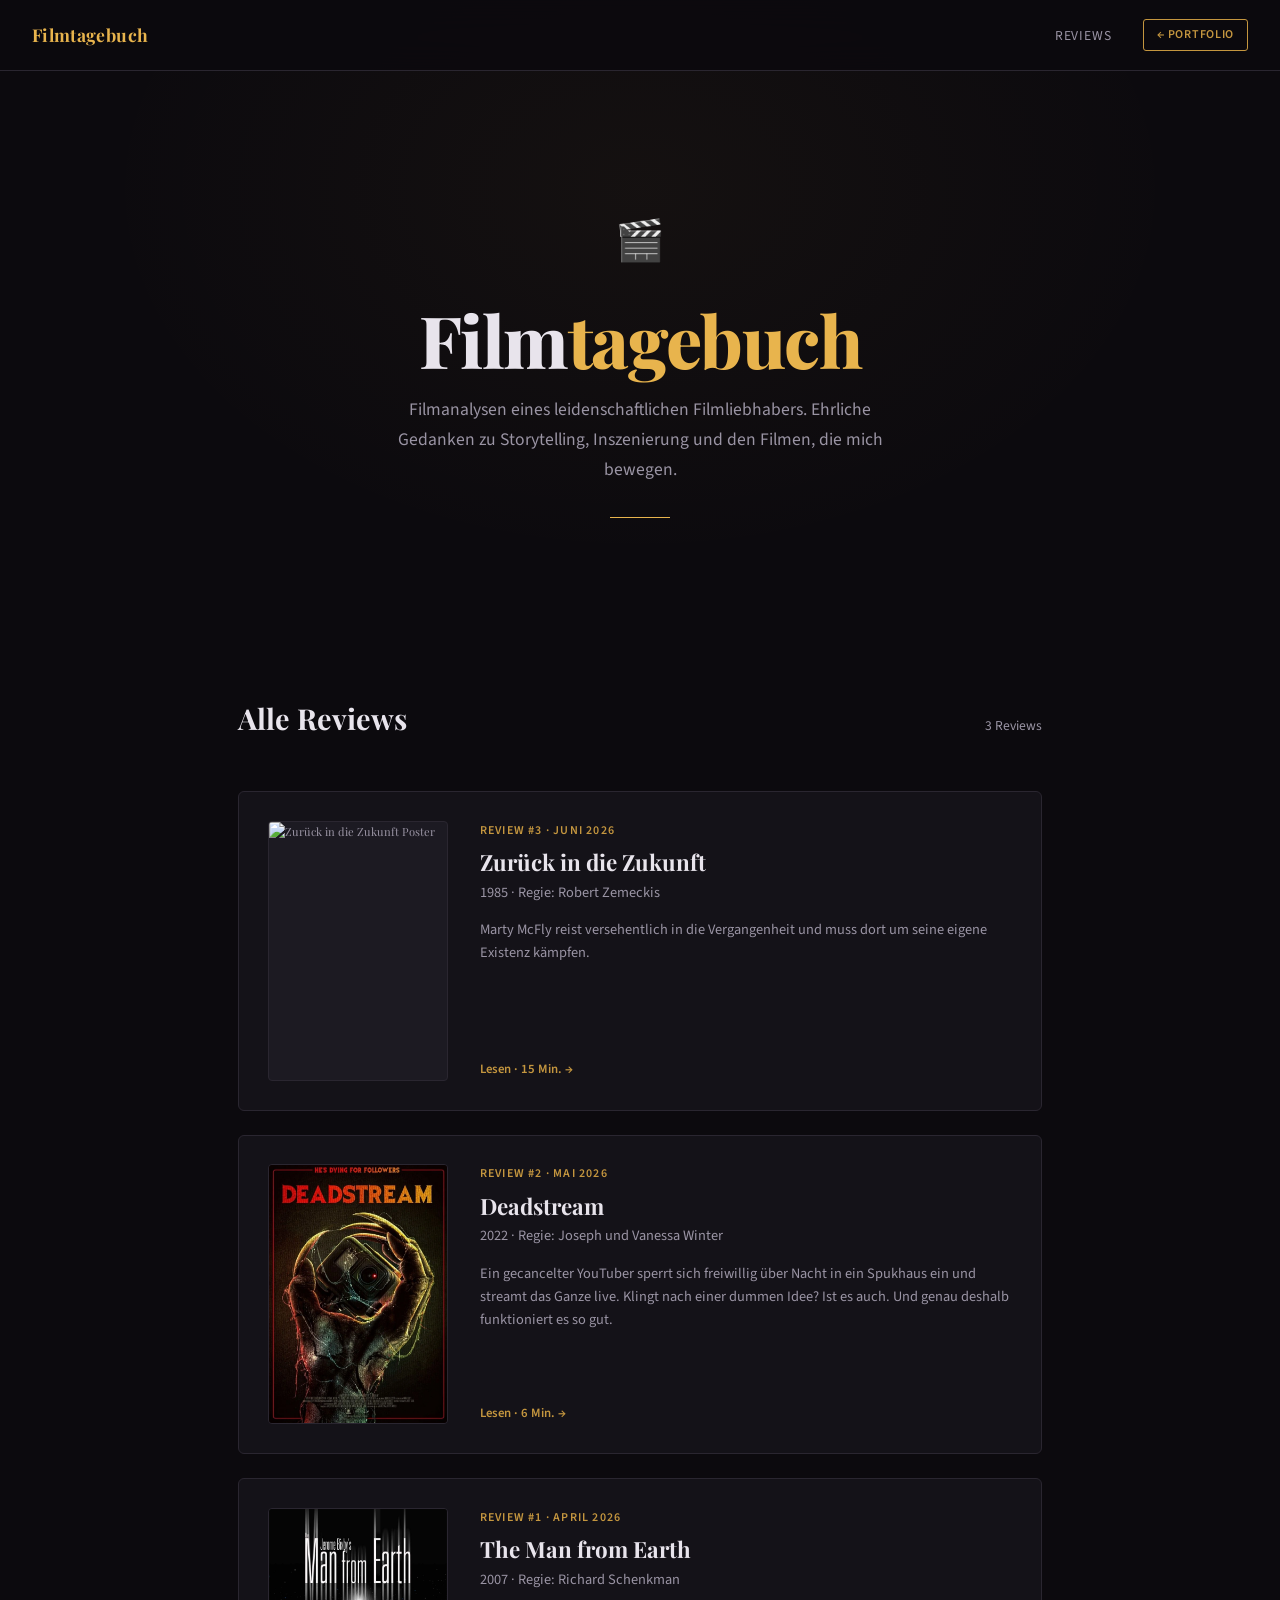
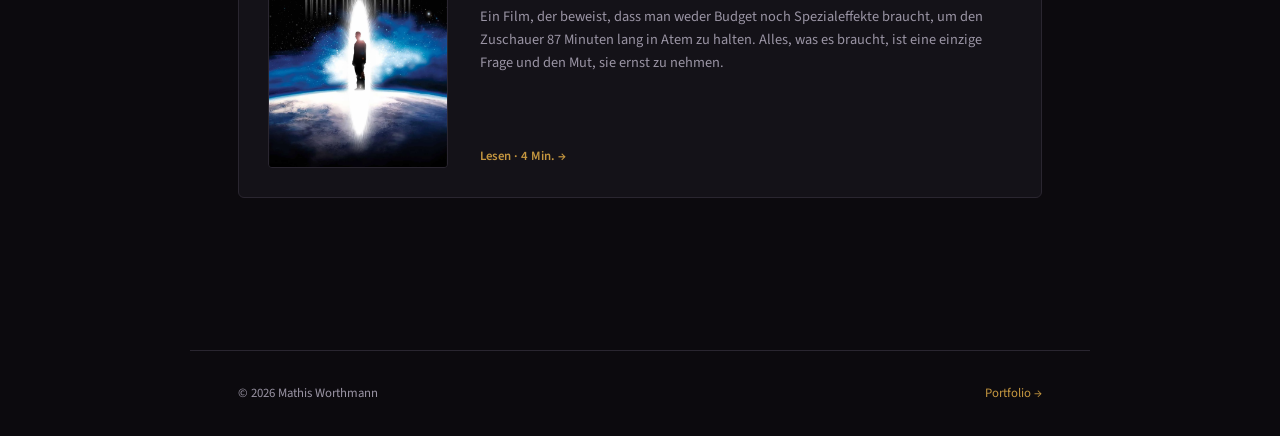
==== index.html @ d7719eba "Update index.html" ====
<!DOCTYPE html>
<html lang="de">
<head>
<meta charset="UTF-8">
<meta name="viewport" content="width=device-width, initial-scale=1.0">
<meta name="description" content="Filmtagebuch von Mathis Worthmann. Filmreviews und Analysen eines leidenschaftlichen Filmliebhabers.">
<meta name="author" content="Mathis Worthmann">
<meta property="og:title" content="Filmtagebuch – Mathis Worthmann">
<meta property="og:description" content="Filmreviews und Analysen eines leidenschaftlichen Filmliebhabers.">
<meta property="og:image" content="https://mathisworthmann.github.io/filmblog/images/ManFromEarth_Cover.webp">
<meta property="og:url" content="https://mathisworthmann.github.io/filmblog/">
<meta property="og:type" content="website">
<link rel="icon" type="image/png" href="images/favicon.png">
<title>Filmtagebuch – Mathis Worthmann</title>
<link href="https://fonts.googleapis.com/css2?family=Playfair+Display:ital,wght@0,400;0,600;0,700;0,800;1,400&family=Source+Sans+3:wght@300;400;600&display=swap" rel="stylesheet">
<link rel="stylesheet" href="style.css">
</head>
<body>

<nav>
  <a class="logo" href="index.html">Filmtagebuch</a>
  <div class="nav-links">
    <a href="index.html">Reviews</a>
    <a href="https://mathisworthmann.github.io/" target="_blank" class="portfolio-link">← Portfolio</a>
  </div>
</nav>

<section class="hero">
  <div class="hero-icon">🎬</div>
  <h1>Film<span>tagebuch</span></h1>
  <p class="hero-sub">
    Filmanalysen eines leidenschaftlichen Filmliebhabers. Ehrliche Gedanken zu Storytelling, Inszenierung und den Filmen, die mich bewegen.
  </p>
  <div class="hero-divider"></div>
</section>

<section class="reviews">
  <div class="reviews-header">
    <h2>Alle Reviews</h2>
    <span class="reviews-count">3 Reviews</span>
  </div>

    <a class="review-card" href="back-to-the-future.html">
    <div class="review-poster">
      <img src="images/BackToTheFuture_Cover.webp" alt="Zurück in die Zukunft Poster">
    </div>
    <div class="review-info">
      <p class="review-meta">Review #3 · Juni 2026</p>
      <h3>Zurück in die Zukunft</h3>
      <p class="film-year">1985 · Regie: Robert Zemeckis</p>
      <p class="review-excerpt">Marty McFly reist versehentlich in die Vergangenheit und muss dort um seine eigene Existenz kämpfen.</p>
      <div class="review-arrow">Lesen · 15 Min. →</div>
    </div>
  </a>

  <a class="review-card" href="deadstream.html">
    <div class="review-poster">
      <img src="images/Deadstream_Cover.webp" alt="Deadstream Poster">
    </div>
    <div class="review-info">
      <p class="review-meta">Review #2 · Mai 2026</p>
      <h3>Deadstream</h3>
      <p class="film-year">2022 · Regie: Joseph und Vanessa Winter</p>
      <p class="review-excerpt">Ein gecancelter YouTuber sperrt sich freiwillig über Nacht in ein Spukhaus ein und streamt das Ganze live. Klingt nach einer dummen Idee? Ist es auch. Und genau deshalb funktioniert es so gut.</p>
      <div class="review-arrow">Lesen · 6 Min. →</div>
    </div>
  </a>

  <a class="review-card" href="man-from-earth.html">
    <div class="review-poster">
      <img src="images/ManFromEarth_Cover.webp" alt="The Man from Earth Poster">
    </div>
    <div class="review-info">
      <p class="review-meta">Review #1 · April 2026</p>
      <h3>The Man from Earth</h3>
      <p class="film-year">2007 · Regie: Richard Schenkman</p>
      <p class="review-excerpt">
        Ein Film, der beweist, dass man weder Budget noch Spezialeffekte braucht, um den Zuschauer 87 Minuten lang in Atem zu halten. Alles, was es braucht, ist eine einzige Frage und den Mut, sie ernst zu nehmen.
      </p>
      <div class="review-arrow">Lesen · 4 Min. →</div>
    </div>
  </a>

</section>

<footer>
  <span>© 2026 Mathis Worthmann</span>
  <a href="https://mathisworthmann.github.io/" target="_blank">Portfolio →</a>
</footer>

</body>
</html>
---- style.css ----
/* ══════════════════════════════════════
   FILMTAGEBUCH – Shared Styles
   ══════════════════════════════════════ */

*, *::before, *::after { margin: 0; padding: 0; box-sizing: border-box; }

:root {
  --bg: #0c0a0e;
  --bg-card: #141218;
  --bg-card-hover: #1c1a22;
  --text: #e8e4ec;
  --text-muted: #9a94a4;
  --accent: #e8b44d;
  --accent-dim: #c4963f;
  --border: #2a2630;
  --font-display: 'Playfair Display', serif;
  --font-body: 'Source Sans 3', sans-serif;
}

html { scroll-behavior: smooth; }

body {
  background: var(--bg);
  color: var(--text);
  font-family: var(--font-body);
  line-height: 1.7;
  overflow-x: hidden;
}

/* ── NAV ── */
nav {
  position: fixed;
  top: 0;
  width: 100%;
  z-index: 100;
  padding: 1.2rem 2rem;
  display: flex;
  justify-content: space-between;
  align-items: center;
  background: rgba(12, 10, 14, 0.88);
  backdrop-filter: blur(16px);
  border-bottom: 1px solid var(--border);
}

nav .logo {
  font-family: var(--font-display);
  font-weight: 700;
  font-size: 1.1rem;
  color: var(--accent);
  text-decoration: none;
  letter-spacing: 0.02em;
}

nav .nav-links { display: flex; gap: 2rem; align-items: center; }

nav .nav-links a {
  color: var(--text-muted);
  text-decoration: none;
  font-size: 0.85rem;
  font-weight: 400;
  letter-spacing: 0.06em;
  text-transform: uppercase;
  transition: color 0.3s;
}

nav .nav-links a:hover { color: var(--accent); }

nav .nav-links .portfolio-link {
  color: var(--accent-dim);
  border: 1px solid var(--accent-dim);
  padding: 0.3rem 0.8rem;
  border-radius: 3px;
  font-size: 0.75rem;
  font-weight: 600;
}

nav .nav-links .portfolio-link:hover {
  background: var(--accent);
  color: var(--bg);
  border-color: var(--accent);
}

/* ── HERO ── */
.hero {
  min-height: 70vh;
  display: flex;
  flex-direction: column;
  justify-content: center;
  align-items: center;
  text-align: center;
  padding: 10rem 3rem 4rem;
  position: relative;
  overflow: hidden;
}

.hero::before {
  content: '';
  position: absolute;
  top: 0; left: 0; right: 0; bottom: 0;
  background: radial-gradient(ellipse at 50% 30%, rgba(232, 180, 77, 0.04) 0%, transparent 60%);
  pointer-events: none;
}

.hero-icon { font-size: 2.5rem; margin-bottom: 1.5rem; animation: fadeInUp 0.8s ease-out both; }

.hero h1 {
  font-family: var(--font-display);
  font-size: clamp(2.5rem, 6vw, 4.5rem);
  font-weight: 800;
  line-height: 1.1;
  letter-spacing: -0.02em;
  margin-bottom: 1rem;
  animation: fadeInUp 0.8s ease-out 0.1s both;
}

.hero h1 span { color: var(--accent); }

.hero-sub {
  font-size: 1.1rem;
  color: var(--text-muted);
  max-width: 520px;
  line-height: 1.7;
  animation: fadeInUp 0.8s ease-out 0.2s both;
}

.hero-divider {
  width: 60px; height: 1px;
  background: var(--accent);
  margin: 2rem auto 0;
  animation: fadeInUp 0.8s ease-out 0.3s both;
}

/* ── REVIEWS SECTION ── */
.reviews { padding: 4rem 3rem 8rem; max-width: 900px; margin: 0 auto; }

.reviews-header { display: flex; justify-content: space-between; align-items: baseline; margin-bottom: 3rem; }
.reviews-header h2 { font-family: var(--font-display); font-size: 1.8rem; font-weight: 700; }
.reviews-count { color: var(--text-muted); font-size: 0.85rem; }

.review-card {
  display: grid;
  grid-template-columns: 180px 1fr;
  gap: 2rem;
  background: var(--bg-card);
  border: 1px solid var(--border);
  border-radius: 6px;
  padding: 1.8rem;
  margin-bottom: 1.5rem;
  cursor: pointer;
  transition: all 0.4s cubic-bezier(0.2, 0, 0, 1);
  text-decoration: none;
  color: inherit;
}

.review-card:hover {
  background: var(--bg-card-hover);
  border-color: rgba(232, 180, 77, 0.3);
  transform: translateY(-3px);
  box-shadow: 0 12px 40px rgba(0, 0, 0, 0.4);
}

.review-poster {
  width: 180px; height: 260px;
  background: #1c1a22;
  border-radius: 4px;
  display: flex; align-items: center; justify-content: center;
  font-family: var(--font-display);
  font-size: 0.7rem;
  color: var(--text-muted);
  overflow: hidden;
  border: 1px solid var(--border);
}

.review-poster img { width: 100%; height: 100%; object-fit: cover; }

.review-info { display: flex; flex-direction: column; justify-content: center; }

.review-meta {
  font-size: 0.75rem;
  color: var(--accent-dim);
  font-weight: 600;
  letter-spacing: 0.1em;
  text-transform: uppercase;
  margin-bottom: 0.5rem;
}

.review-info h3 { font-family: var(--font-display); font-size: 1.4rem; font-weight: 700; margin-bottom: 0.3rem; line-height: 1.2; }
.review-info .film-year { color: var(--text-muted); font-size: 0.9rem; margin-bottom: 0.8rem; }

.review-info .review-excerpt {
  color: var(--text-muted); font-size: 0.9rem; line-height: 1.6;
  display: -webkit-box; -webkit-line-clamp: 3; -webkit-box-orient: vertical; overflow: hidden;
}

.review-arrow { margin-top: auto; padding-top: 1rem; font-size: 0.8rem; font-weight: 600; color: var(--accent-dim); transition: color 0.3s; }
.review-card:hover .review-arrow { color: var(--accent); }

/* ── SINGLE REVIEW PAGE ── */
.review-hero { padding: 10rem 3rem 3rem; max-width: 720px; margin: 0 auto; }

.review-back {
  display: inline-flex; align-items: center; gap: 0.5rem;
  color: var(--text-muted); text-decoration: none; font-size: 0.85rem; font-weight: 600;
  margin-bottom: 2.5rem; transition: color 0.3s;
}
.review-back:hover { color: var(--accent); }

.review-hero .review-meta { font-size: 0.75rem; color: var(--accent-dim); font-weight: 600; letter-spacing: 0.1em; text-transform: uppercase; margin-bottom: 0.8rem; }

.review-hero h1 { font-family: var(--font-display); font-size: clamp(2rem, 5vw, 3.2rem); font-weight: 800; line-height: 1.1; margin-bottom: 0.5rem; }

.review-hero .film-details { color: var(--text-muted); font-size: 1rem; margin-bottom: 0.5rem; }
.review-hero .film-details span { color: var(--accent-dim); }

.review-rating { display: flex; align-items: center; gap: 0.5rem; margin-top: 1rem; font-family: var(--font-display); font-size: 1.2rem; color: var(--accent); }

.review-reading-time { color: var(--text-muted); font-size: 0.85rem; margin-top: 0.8rem; }

.review-content { max-width: 720px; margin: 0 auto; padding: 2rem 3rem 6rem; }

.review-content h2 {
  font-family: var(--font-display); font-size: 1.5rem; font-weight: 700;
  margin-top: 3rem; margin-bottom: 1rem;
  position: relative; padding-left: 1.2rem;
}

.review-content h2::before {
  content: ''; position: absolute; left: 0; top: 0.25em;
  width: 3px; height: 1em; background: var(--accent); border-radius: 2px;
}

.review-content p { color: var(--text-muted); font-size: 1.05rem; line-height: 1.8; margin-bottom: 1.2rem; }

.review-content .pullquote {
  background: var(--bg-card); border-left: 3px solid var(--accent);
  padding: 1.5rem 2rem; margin: 2rem 0; border-radius: 0 4px 4px 0;
  font-family: var(--font-display); font-style: italic; color: var(--text); font-size: 1.1rem; line-height: 1.6;
}

.review-content .spoiler-warning {
  background: rgba(232, 180, 77, 0.08); border: 1px solid rgba(232, 180, 77, 0.2);
  padding: 1rem 1.5rem; border-radius: 4px; margin: 2rem 0;
  font-size: 0.9rem; color: var(--accent); font-weight: 600; text-align: center;
}

.review-content figure { margin: 2rem 0; }
.review-content figure img { width: 100%; border-radius: 4px; border: 1px solid var(--border); }
.review-content figure figcaption { color: var(--text-muted); font-size: 0.75rem; font-style: italic; margin-top: 0.5rem; opacity: 0.7; }

.review-author {
  background: var(--bg-card); border: 1px solid var(--border); border-radius: 6px;
  padding: 1.5rem 2rem; margin-top: 3rem; display: flex; gap: 1.2rem; align-items: center;
}

.review-author-text { display: flex; flex-direction: column; gap: 0.2rem; }
.review-author-name { font-family: var(--font-display); font-weight: 700; font-size: 0.95rem; }
.review-author-bio { color: var(--text-muted); font-size: 0.85rem; line-height: 1.5; }
.review-author-bio a { color: var(--accent-dim); text-decoration: none; transition: color 0.3s; }
.review-author-bio a:hover { color: var(--accent); }

.back-to-top {
  display: block; text-align: center; margin-top: 2.5rem; padding: 0.7rem;
  color: var(--text-muted); font-size: 0.85rem; font-weight: 600;
  text-decoration: none; transition: color 0.3s; cursor: pointer;
}
.back-to-top:hover { color: var(--accent); }

/* ── FOOTER ── */
footer {
  padding: 2rem 3rem; border-top: 1px solid var(--border);
  display: flex; justify-content: space-between;
  font-size: 0.8rem; color: var(--text-muted); max-width: 900px; margin: 0 auto;
}
footer a { color: var(--accent-dim); text-decoration: none; transition: color 0.3s; }
footer a:hover { color: var(--accent); }

/* ── ANIMATIONS ── */
@keyframes fadeInUp {
  from { opacity: 0; transform: translateY(24px); }
  to { opacity: 1; transform: translateY(0); }
}

/* ── RESPONSIVE ── */
@media (max-width: 768px) {
  nav { padding: 1rem 1.5rem; }
  nav .nav-links { gap: 1rem; }
  nav .nav-links a { font-size: 0.75rem; }
  .hero { padding: 8rem 1.5rem 3rem; }
  .reviews { padding: 3rem 1.5rem 6rem; }
  .review-card { grid-template-columns: 120px 1fr; gap: 1.2rem; padding: 1.2rem; }
  .review-poster { width: 120px; height: 175px; }
  .review-info h3 { font-size: 1.1rem; }
  .review-hero, .review-content { padding-left: 1.5rem; padding-right: 1.5rem; }
  .review-hero h1 { font-size: clamp(1.6rem, 8vw, 3.2rem); overflow-wrap: break-word; }
}

@media (max-width: 480px) {
  .review-card { grid-template-columns: 1fr; }
  .review-poster { width: 100%; height: 200px; }
}
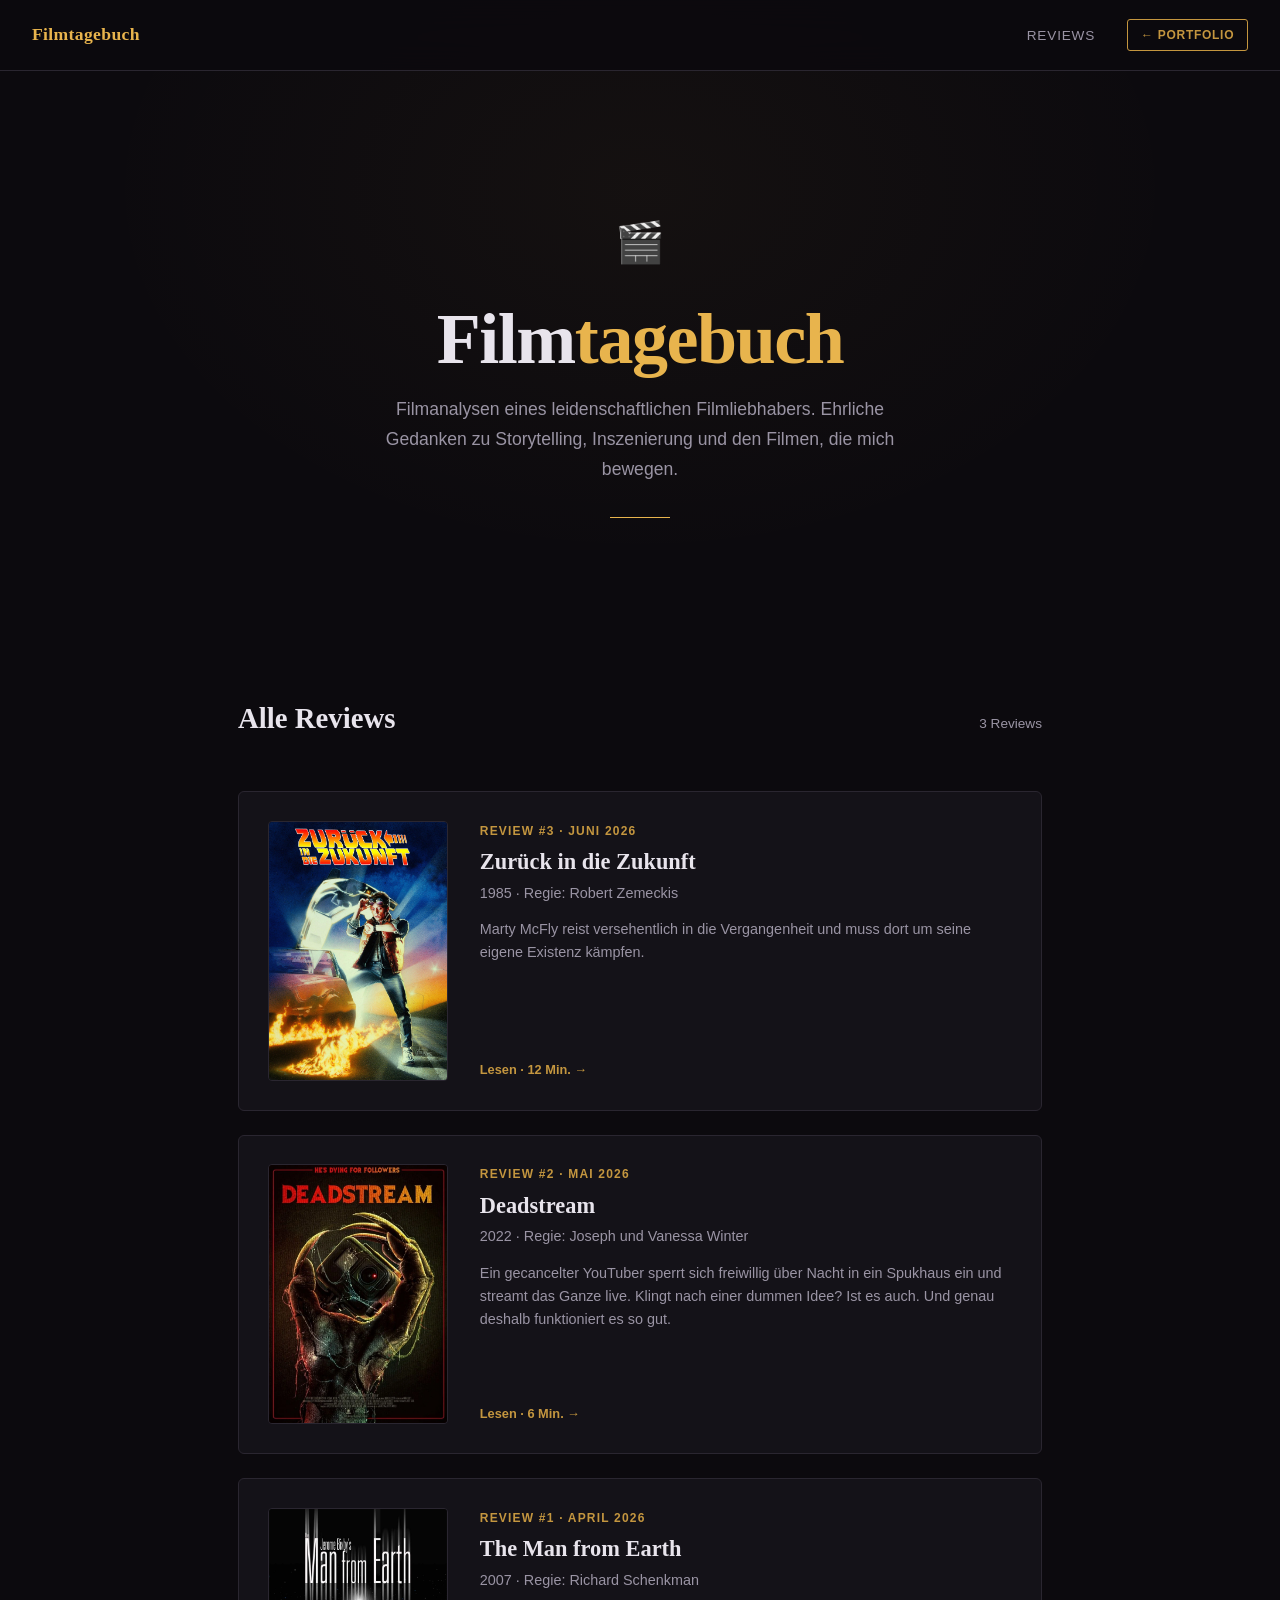
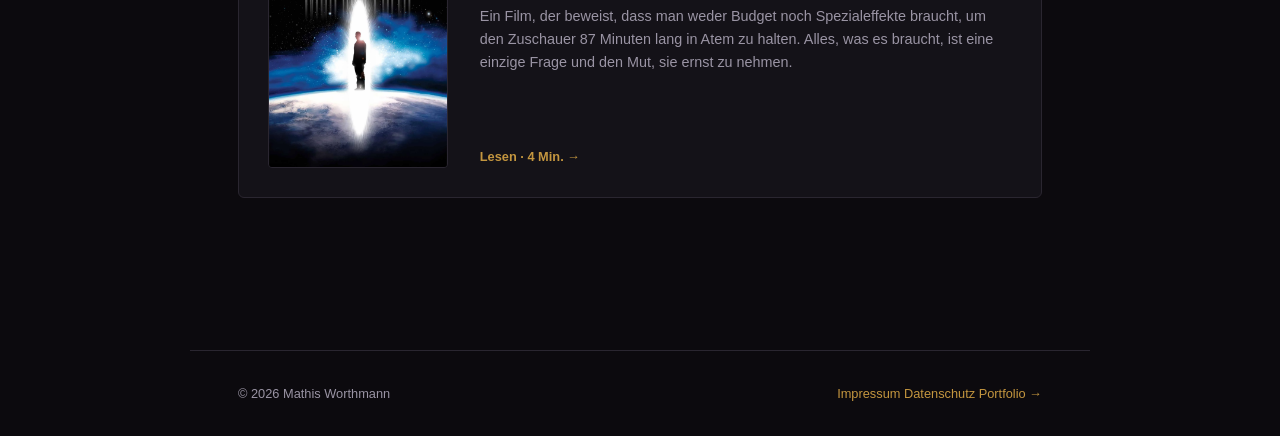
==== commit a2f9a422: "Update index.html" ====
--- a/index.html
+++ b/index.html
@@ -10,9 +10,14 @@
 <meta property="og:image" content="https://mathisworthmann.github.io/filmblog/images/ManFromEarth_Cover.webp">
 <meta property="og:url" content="https://mathisworthmann.github.io/filmblog/">
 <meta property="og:type" content="website">
+<link rel="canonical" href="https://mathisworthmann.github.io/filmblog/">
+<meta property="og:locale" content="de_DE">
+<meta name="twitter:card" content="summary_large_image">
+<meta name="twitter:title" content="Filmtagebuch – Mathis Worthmann">
+<meta name="twitter:description" content="Filmreviews und Analysen eines leidenschaftlichen Filmliebhabers.">
+<meta name="twitter:image" content="https://mathisworthmann.github.io/filmblog/images/ManFromEarth_Cover.webp">
 <link rel="icon" type="image/png" href="images/favicon.png">
 <title>Filmtagebuch – Mathis Worthmann</title>
-<link href="https://fonts.googleapis.com/css2?family=Playfair+Display:ital,wght@0,400;0,600;0,700;0,800;1,400&family=Source+Sans+3:wght@300;400;600&display=swap" rel="stylesheet">
 <link rel="stylesheet" href="style.css">
 </head>
 <body>
@@ -49,13 +54,13 @@
       <h3>Zurück in die Zukunft</h3>
       <p class="film-year">1985 · Regie: Robert Zemeckis</p>
       <p class="review-excerpt">Marty McFly reist versehentlich in die Vergangenheit und muss dort um seine eigene Existenz kämpfen.</p>
-      <div class="review-arrow">Lesen · 15 Min. →</div>
+      <div class="review-arrow">Lesen · 12 Min. →</div>
     </div>
   </a>
 
   <a class="review-card" href="deadstream.html">
     <div class="review-poster">
-      <img src="images/Deadstream_Cover.webp" alt="Deadstream Poster">
+      <img loading="lazy" decoding="async" src="images/Deadstream_Cover.webp" alt="Deadstream Poster">
     </div>
     <div class="review-info">
       <p class="review-meta">Review #2 · Mai 2026</p>
@@ -68,7 +73,7 @@
 
   <a class="review-card" href="man-from-earth.html">
     <div class="review-poster">
-      <img src="images/ManFromEarth_Cover.webp" alt="The Man from Earth Poster">
+      <img loading="lazy" decoding="async" src="images/ManFromEarth_Cover.webp" alt="The Man from Earth Poster">
     </div>
     <div class="review-info">
       <p class="review-meta">Review #1 · April 2026</p>
@@ -85,7 +90,11 @@
 
 <footer>
   <span>© 2026 Mathis Worthmann</span>
-  <a href="https://mathisworthmann.github.io/" target="_blank">Portfolio →</a>
+  <div class="footer-links">
+    <a href="impressum.html">Impressum</a>
+    <a href="datenschutz.html">Datenschutz</a>
+    <a href="https://mathisworthmann.github.io/" target="_blank">Portfolio →</a>
+  </div>
 </footer>
 
 </body>
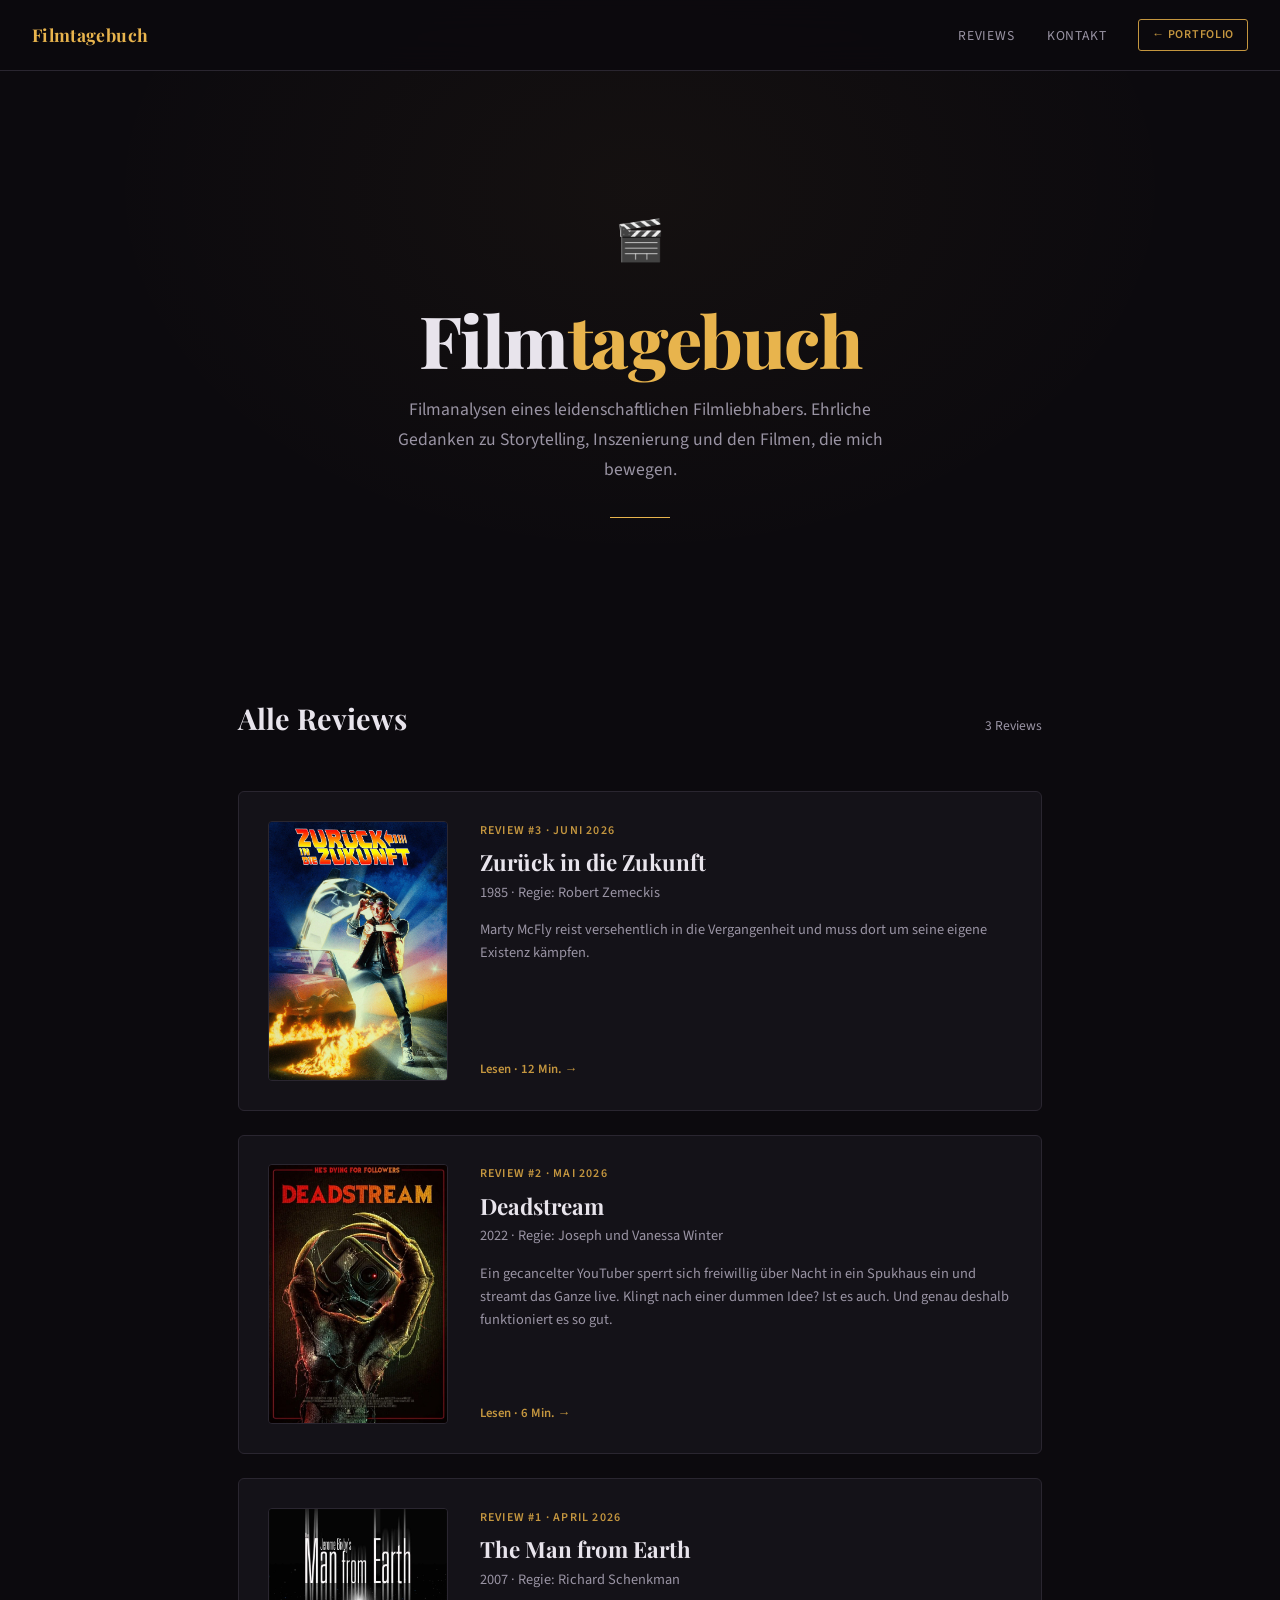
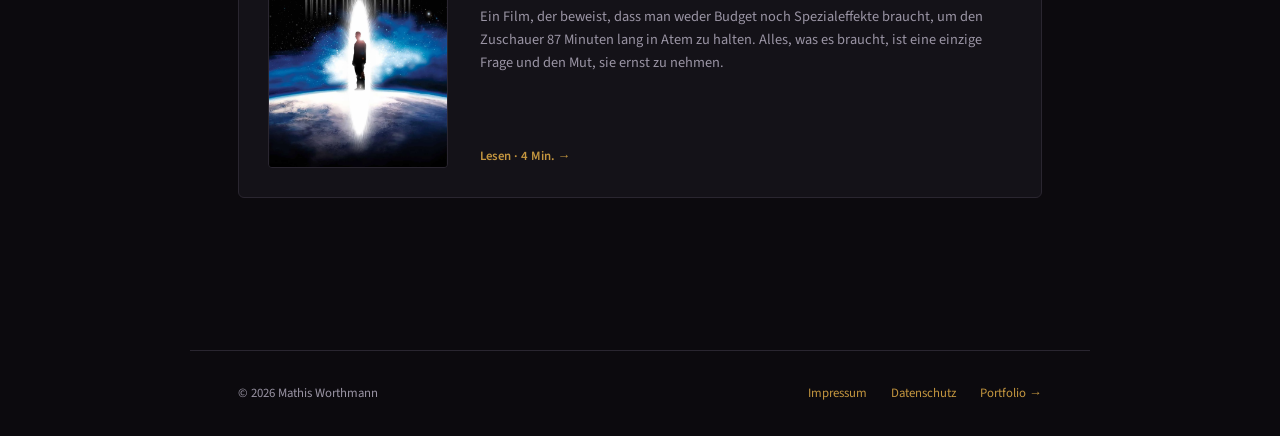
==== commit db546c56: "Add Kontakt-Seite und Nav-Link auf allen Seiten Neue kontakt.html mit mailto-Link (Betreff vorbelegt" ====
--- a/index.html
+++ b/index.html
@@ -26,6 +26,7 @@
   <a class="logo" href="index.html">Filmtagebuch</a>
   <div class="nav-links">
     <a href="index.html">Reviews</a>
+    <a href="kontakt.html">Kontakt</a>
     <a href="https://mathisworthmann.github.io/" target="_blank" class="portfolio-link">← Portfolio</a>
   </div>
 </nav>
--- a/style.css
+++ b/style.css
@@ -1,3 +1,49 @@
+/* ══════════════════════════════════════
+   FILMTAGEBUCH – Selbst gehostete Schriften
+   Playfair Display & Source Sans 3 (SIL OFL)
+   ══════════════════════════════════════ */
+
+@font-face {
+  font-family: 'Playfair Display';
+  font-style: normal; font-weight: 400; font-display: swap;
+  src: url('fonts/playfair-display-latin-400-normal.woff2') format('woff2');
+}
+@font-face {
+  font-family: 'Playfair Display';
+  font-style: normal; font-weight: 600; font-display: swap;
+  src: url('fonts/playfair-display-latin-600-normal.woff2') format('woff2');
+}
+@font-face {
+  font-family: 'Playfair Display';
+  font-style: normal; font-weight: 700; font-display: swap;
+  src: url('fonts/playfair-display-latin-700-normal.woff2') format('woff2');
+}
+@font-face {
+  font-family: 'Playfair Display';
+  font-style: normal; font-weight: 800; font-display: swap;
+  src: url('fonts/playfair-display-latin-800-normal.woff2') format('woff2');
+}
+@font-face {
+  font-family: 'Playfair Display';
+  font-style: italic; font-weight: 400; font-display: swap;
+  src: url('fonts/playfair-display-latin-400-italic.woff2') format('woff2');
+}
+@font-face {
+  font-family: 'Source Sans 3';
+  font-style: normal; font-weight: 300; font-display: swap;
+  src: url('fonts/source-sans-3-latin-300-normal.woff2') format('woff2');
+}
+@font-face {
+  font-family: 'Source Sans 3';
+  font-style: normal; font-weight: 400; font-display: swap;
+  src: url('fonts/source-sans-3-latin-400-normal.woff2') format('woff2');
+}
+@font-face {
+  font-family: 'Source Sans 3';
+  font-style: normal; font-weight: 600; font-display: swap;
+  src: url('fonts/source-sans-3-latin-600-normal.woff2') format('woff2');
+}
+
 /* ══════════════════════════════════════
    FILMTAGEBUCH – Shared Styles
    ══════════════════════════════════════ */
@@ -298,3 +344,44 @@
   .review-card { grid-template-columns: 1fr; }
   .review-poster { width: 100%; height: 200px; }
 }
+
+/* ── WEITERE REVIEWS ── */
+.more-reviews { margin-top: 3rem; }
+.more-reviews h2 {
+  font-family: var(--font-display); font-size: 1.5rem; font-weight: 700;
+  margin-bottom: 1.2rem; position: relative; padding-left: 1.2rem;
+}
+.more-reviews h2::before {
+  content: ''; position: absolute; left: 0; top: 0.25em;
+  width: 3px; height: 1em; background: var(--accent); border-radius: 2px;
+}
+.more-reviews-grid { display: grid; grid-template-columns: 1fr 1fr; gap: 1rem; }
+.more-review-card {
+  display: flex; gap: 1rem; align-items: center;
+  background: var(--bg-card); border: 1px solid var(--border);
+  border-radius: 6px; padding: 1rem; text-decoration: none; color: inherit;
+  transition: all 0.4s cubic-bezier(0.2, 0, 0, 1);
+}
+.more-review-card:hover {
+  background: var(--bg-card-hover); border-color: rgba(232, 180, 77, 0.3);
+  transform: translateY(-3px); box-shadow: 0 12px 40px rgba(0, 0, 0, 0.4);
+}
+.more-review-card img {
+  width: 60px; height: 88px; object-fit: cover; border-radius: 4px;
+  border: 1px solid var(--border); flex-shrink: 0;
+}
+.more-review-text h3 {
+  font-family: var(--font-display); font-size: 1.05rem; font-weight: 700; line-height: 1.2;
+}
+.more-review-text .film-year { color: var(--text-muted); font-size: 0.8rem; }
+@media (max-width: 600px) { .more-reviews-grid { grid-template-columns: 1fr; } }
+
+/* ── FOKUS (Tastaturnavigation) ── */
+a:focus-visible, button:focus-visible {
+  outline: 2px solid var(--accent);
+  outline-offset: 3px;
+  border-radius: 2px;
+}
+
+/* ── FOOTER LINKS ── */
+.footer-links { display: flex; gap: 1.5rem; align-items: baseline; }
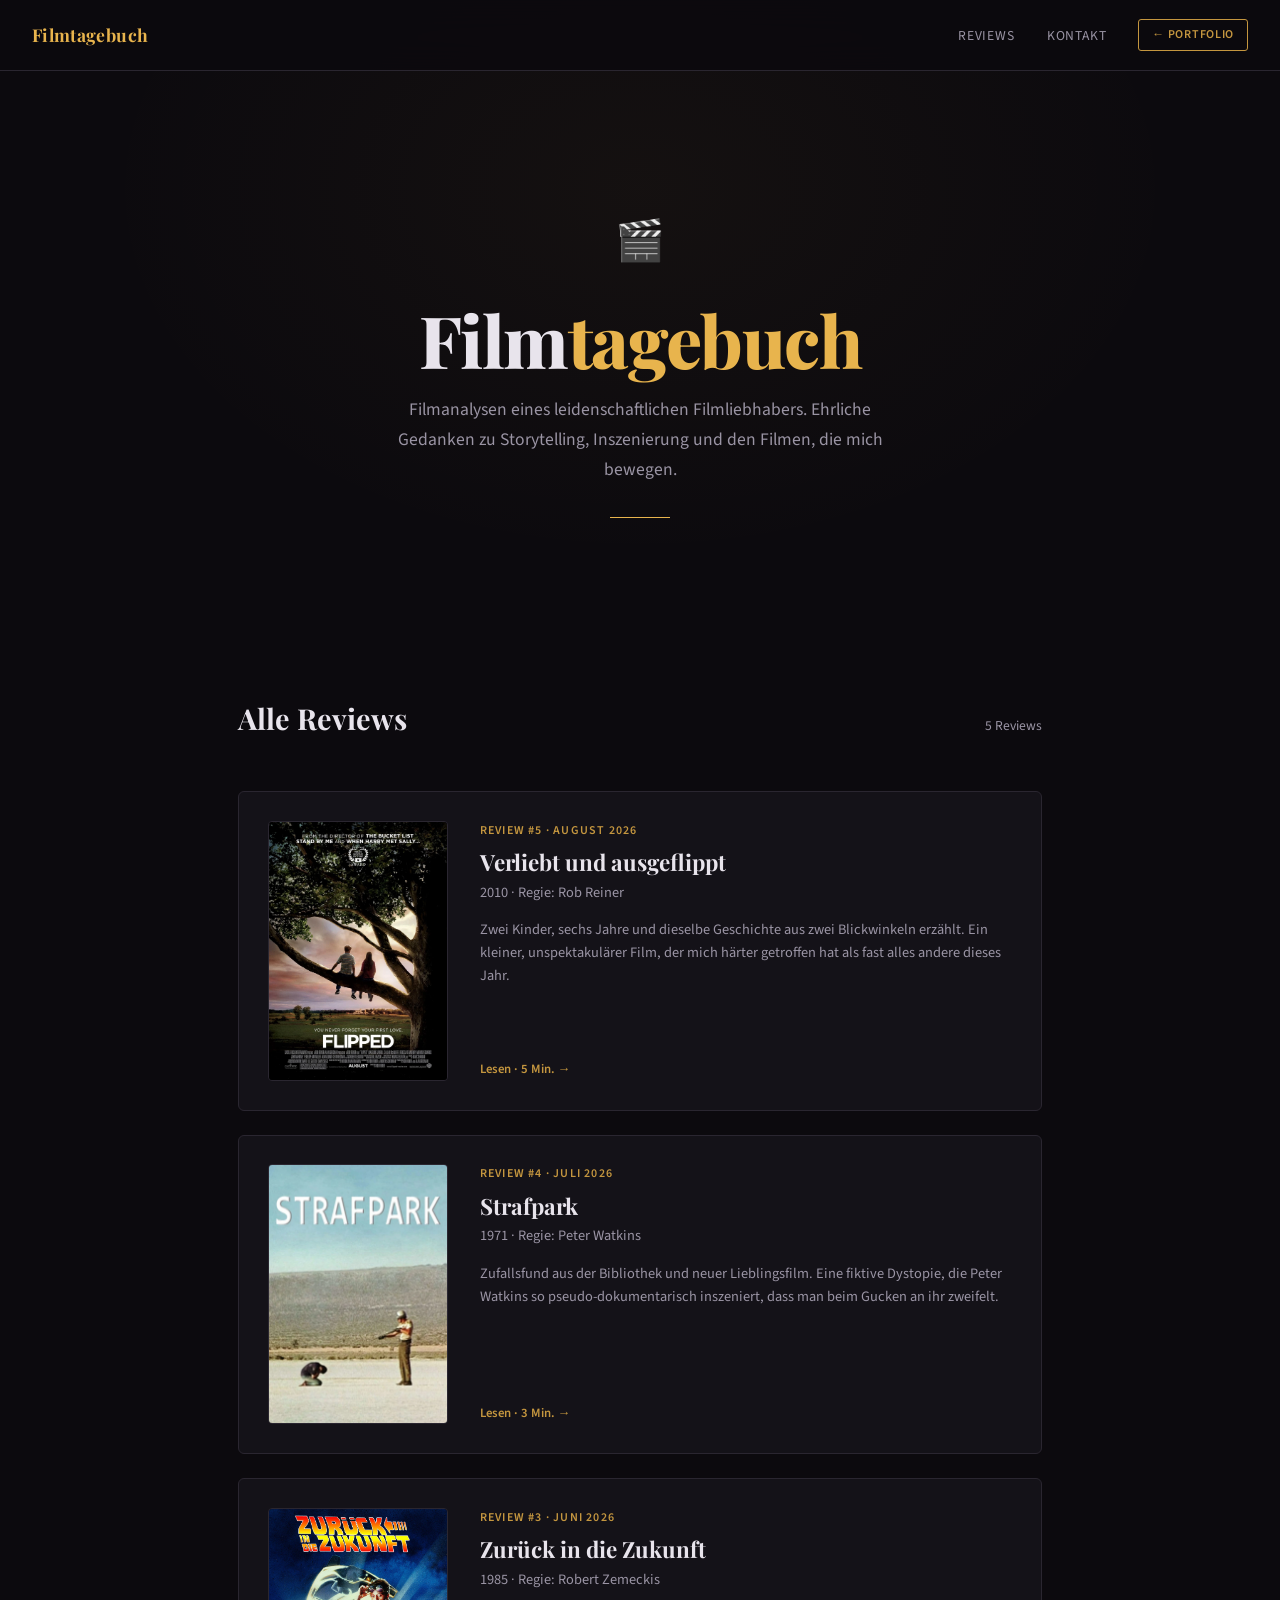
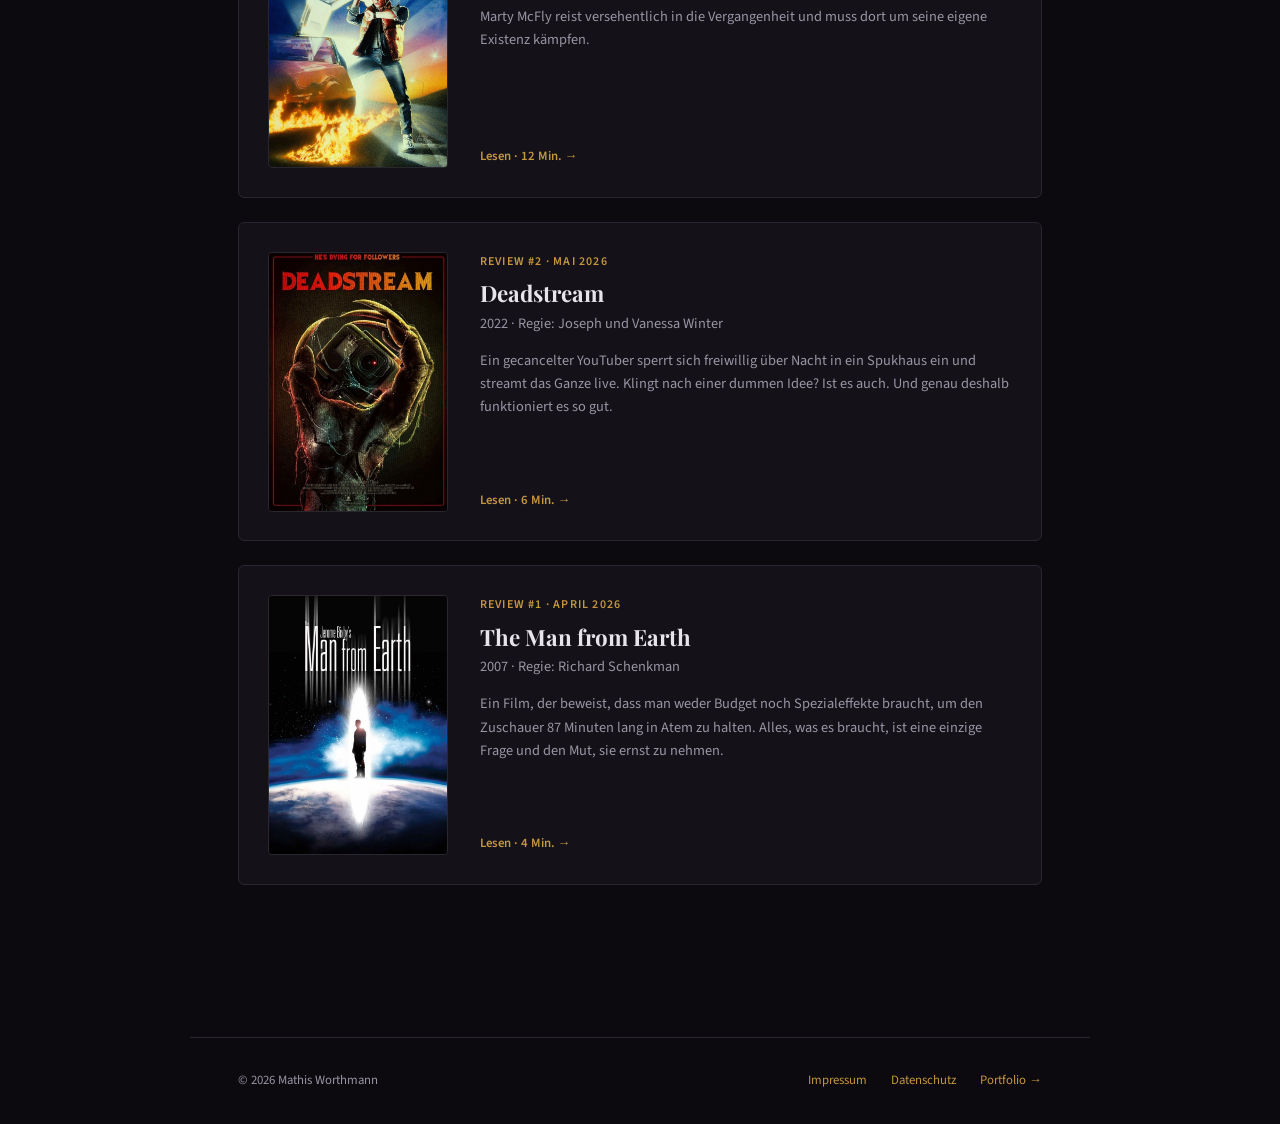
==== commit 845e1ac5: "Reviews #4 Strafpark und #5 Verliebt und ausgeflippt - Beide Review-Seiten samt Bildern ergänzt - St" ====
--- a/index.html
+++ b/index.html
@@ -7,15 +7,15 @@
 <meta name="author" content="Mathis Worthmann">
 <meta property="og:title" content="Filmtagebuch – Mathis Worthmann">
 <meta property="og:description" content="Filmreviews und Analysen eines leidenschaftlichen Filmliebhabers.">
-<meta property="og:image" content="https://mathisworthmann.github.io/filmblog/images/ManFromEarth_Cover.webp">
-<meta property="og:url" content="https://mathisworthmann.github.io/filmblog/">
+<meta property="og:image" content="https://filmblog.mathisworthmann.de/images/ManFromEarth_Cover.webp">
+<meta property="og:url" content="https://filmblog.mathisworthmann.de/">
 <meta property="og:type" content="website">
-<link rel="canonical" href="https://mathisworthmann.github.io/filmblog/">
+<link rel="canonical" href="https://filmblog.mathisworthmann.de/">
 <meta property="og:locale" content="de_DE">
 <meta name="twitter:card" content="summary_large_image">
 <meta name="twitter:title" content="Filmtagebuch – Mathis Worthmann">
 <meta name="twitter:description" content="Filmreviews und Analysen eines leidenschaftlichen Filmliebhabers.">
-<meta name="twitter:image" content="https://mathisworthmann.github.io/filmblog/images/ManFromEarth_Cover.webp">
+<meta name="twitter:image" content="https://filmblog.mathisworthmann.de/images/ManFromEarth_Cover.webp">
 <link rel="icon" type="image/png" href="images/favicon.png">
 <title>Filmtagebuch – Mathis Worthmann</title>
 <link rel="stylesheet" href="style.css">
@@ -27,7 +27,7 @@
   <div class="nav-links">
     <a href="index.html">Reviews</a>
     <a href="kontakt.html">Kontakt</a>
-    <a href="https://mathisworthmann.github.io/" target="_blank" class="portfolio-link">← Portfolio</a>
+    <a href="https://mathisworthmann.de/" target="_blank" class="portfolio-link">← Portfolio</a>
   </div>
 </nav>
 
@@ -43,12 +43,38 @@
 <section class="reviews">
   <div class="reviews-header">
     <h2>Alle Reviews</h2>
-    <span class="reviews-count">3 Reviews</span>
+    <span class="reviews-count">5 Reviews</span>
   </div>
 
-    <a class="review-card" href="back-to-the-future.html">
+  <a class="review-card" href="verliebt-und-ausgeflippt.html">
     <div class="review-poster">
-      <img src="images/BackToTheFuture_Cover.webp" alt="Zurück in die Zukunft Poster">
+      <img src="images/Flipped_Cover.webp" alt="Verliebt und ausgeflippt Poster">
+    </div>
+    <div class="review-info">
+      <p class="review-meta">Review #5 · August 2026</p>
+      <h3>Verliebt und ausgeflippt</h3>
+      <p class="film-year">2010 · Regie: Rob Reiner</p>
+      <p class="review-excerpt">Zwei Kinder, sechs Jahre und dieselbe Geschichte aus zwei Blickwinkeln erzählt. Ein kleiner, unspektakulärer Film, der mich härter getroffen hat als fast alles andere dieses Jahr.</p>
+      <div class="review-arrow">Lesen · 5 Min. →</div>
+    </div>
+  </a>
+
+  <a class="review-card" href="strafpark.html">
+    <div class="review-poster">
+      <img loading="lazy" decoding="async" src="images/Strafpark_Cover.webp" alt="Strafpark Poster">
+    </div>
+    <div class="review-info">
+      <p class="review-meta">Review #4 · Juli 2026</p>
+      <h3>Strafpark</h3>
+      <p class="film-year">1971 · Regie: Peter Watkins</p>
+      <p class="review-excerpt">Zufallsfund aus der Bibliothek und neuer Lieblingsfilm. Eine fiktive Dystopie, die Peter Watkins so pseudo-dokumentarisch inszeniert, dass man beim Gucken an ihr zweifelt.</p>
+      <div class="review-arrow">Lesen · 3 Min. →</div>
+    </div>
+  </a>
+
+  <a class="review-card" href="back-to-the-future.html">
+    <div class="review-poster">
+      <img loading="lazy" decoding="async" src="images/BackToTheFuture_Cover.webp" alt="Zurück in die Zukunft Poster">
     </div>
     <div class="review-info">
       <p class="review-meta">Review #3 · Juni 2026</p>
@@ -94,7 +120,7 @@
   <div class="footer-links">
     <a href="impressum.html">Impressum</a>
     <a href="datenschutz.html">Datenschutz</a>
-    <a href="https://mathisworthmann.github.io/" target="_blank">Portfolio →</a>
+    <a href="https://mathisworthmann.de/" target="_blank">Portfolio →</a>
   </div>
 </footer>
 
--- a/style.css
+++ b/style.css
@@ -355,7 +355,7 @@
   content: ''; position: absolute; left: 0; top: 0.25em;
   width: 3px; height: 1em; background: var(--accent); border-radius: 2px;
 }
-.more-reviews-grid { display: grid; grid-template-columns: 1fr 1fr; gap: 1rem; }
+.more-reviews-grid { display: grid; grid-template-columns: 1fr; gap: 1rem; }
 .more-review-card {
   display: flex; gap: 1rem; align-items: center;
   background: var(--bg-card); border: 1px solid var(--border);
@@ -374,7 +374,6 @@
   font-family: var(--font-display); font-size: 1.05rem; font-weight: 700; line-height: 1.2;
 }
 .more-review-text .film-year { color: var(--text-muted); font-size: 0.8rem; }
-@media (max-width: 600px) { .more-reviews-grid { grid-template-columns: 1fr; } }
 
 /* ── FOKUS (Tastaturnavigation) ── */
 a:focus-visible, button:focus-visible {
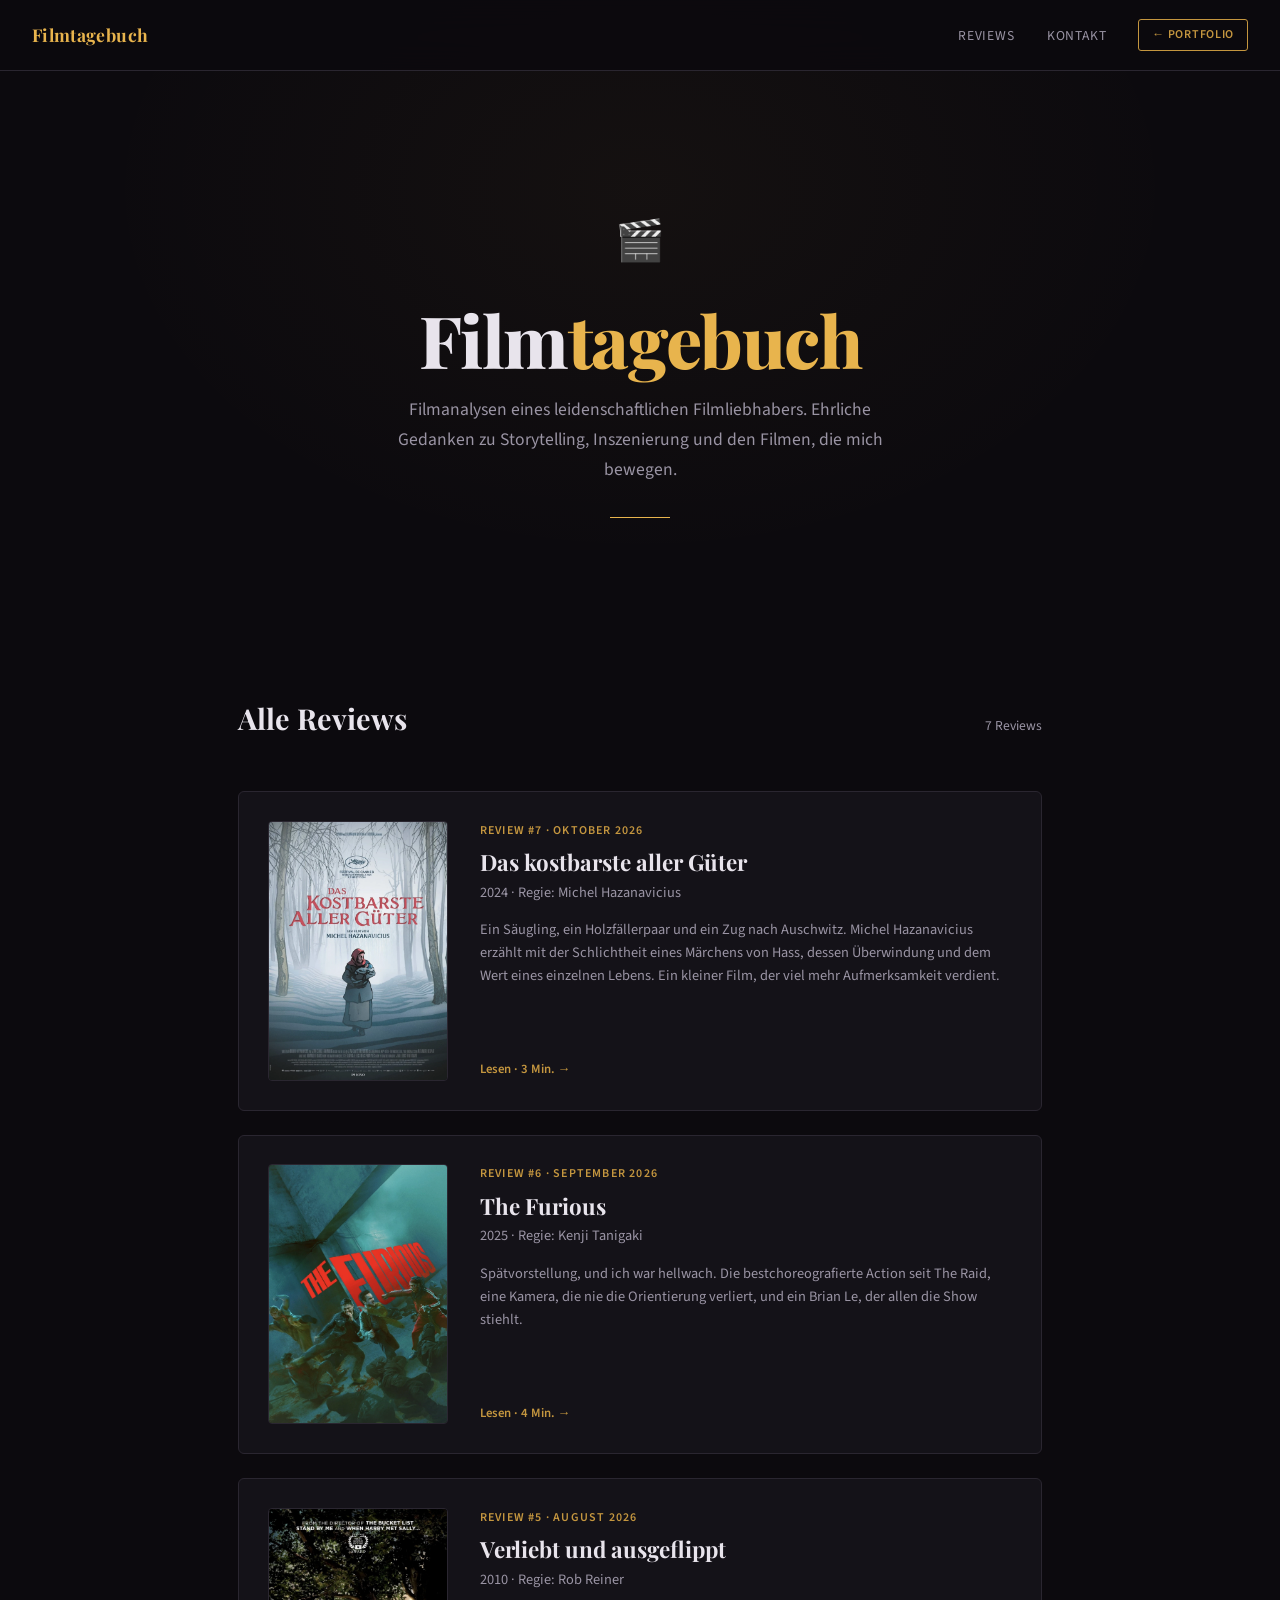
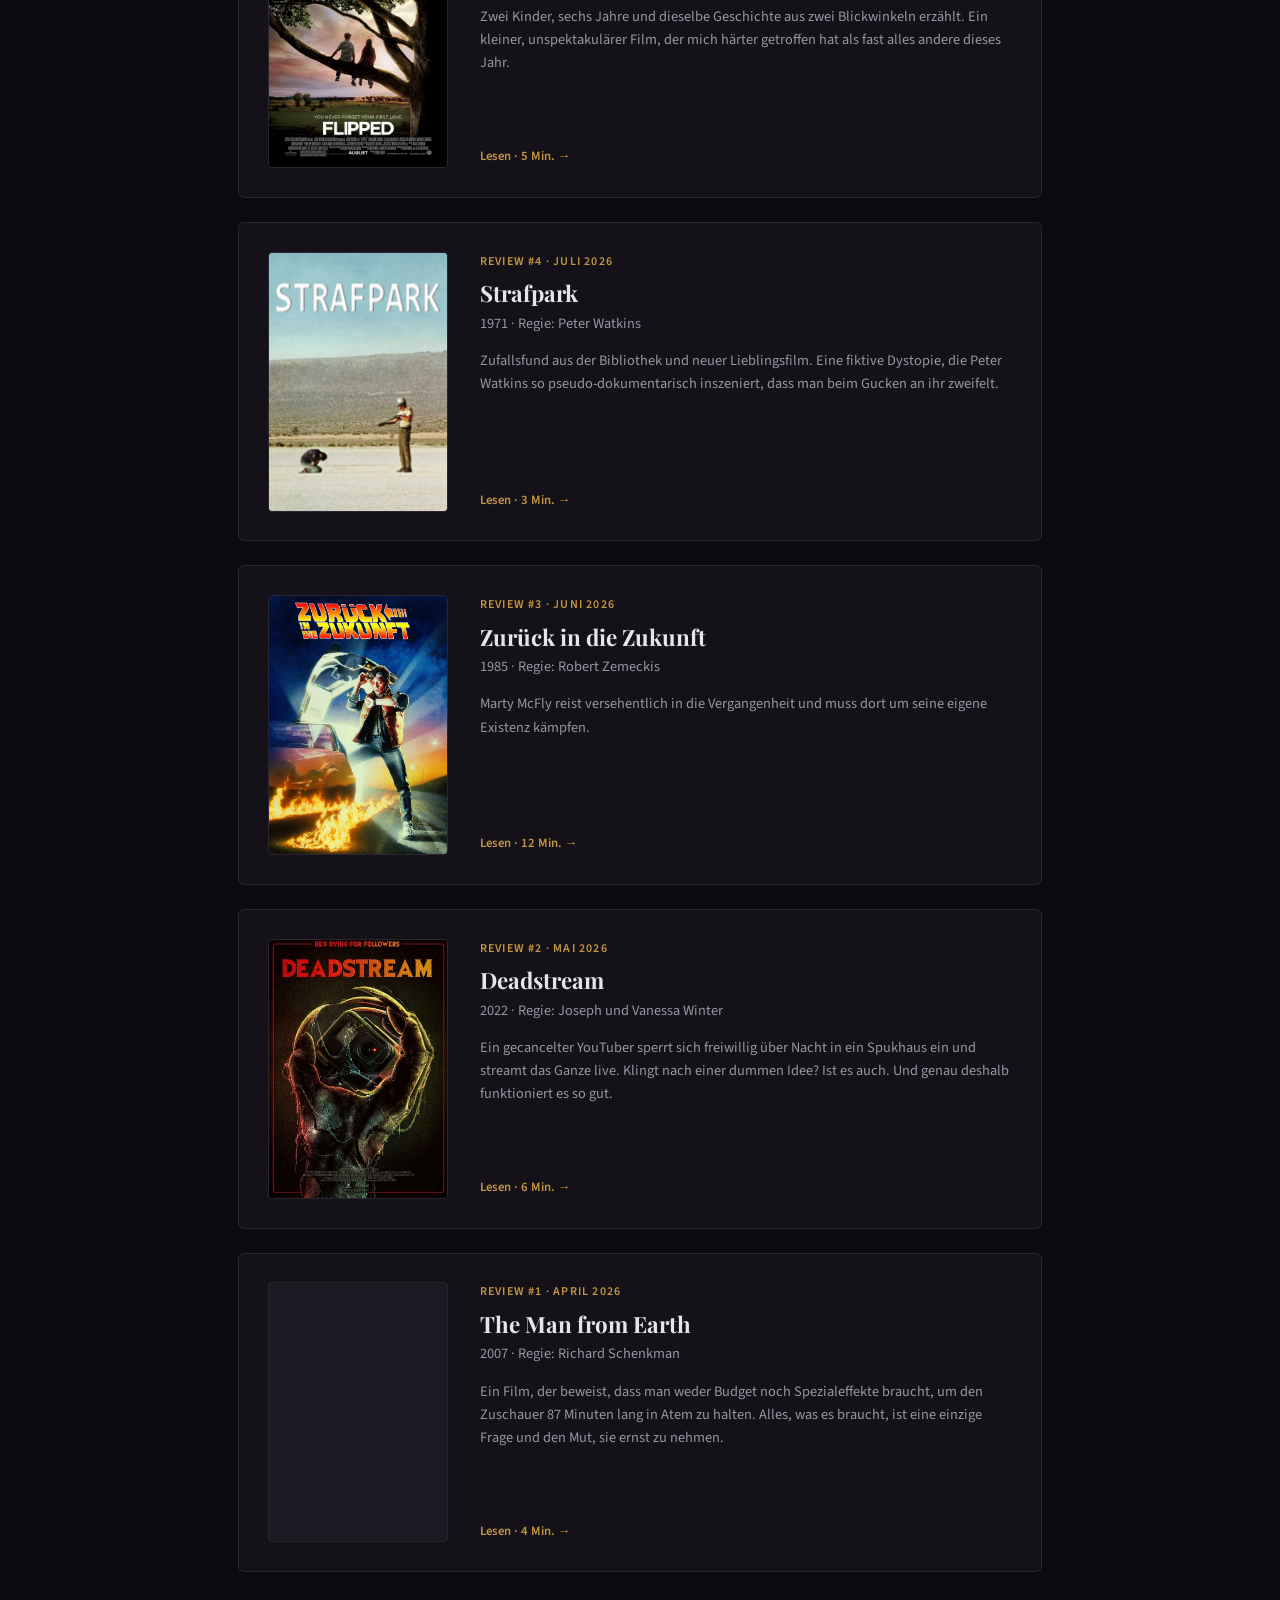
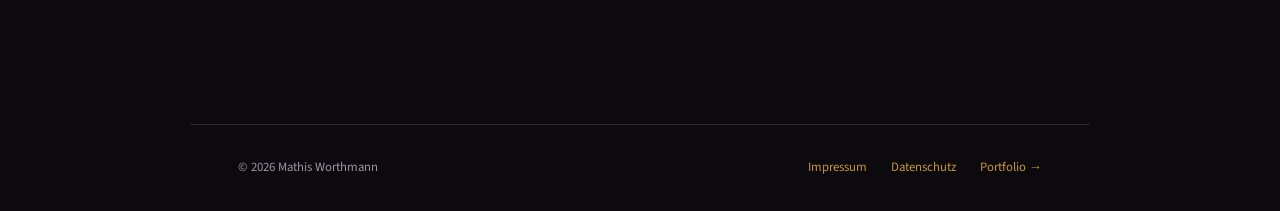
==== commit 7938f34a: "Reviews #6 The Furious und #7 Das kostbarste aller Güter Co-Authored-By: Claude Opus 5.5 <noreply@an" ====
--- a/index.html
+++ b/index.html
@@ -43,12 +43,38 @@
 <section class="reviews">
   <div class="reviews-header">
     <h2>Alle Reviews</h2>
-    <span class="reviews-count">5 Reviews</span>
+    <span class="reviews-count">7 Reviews</span>
   </div>
+
+  <a class="review-card" href="das-kostbarste-aller-gueter.html">
+    <div class="review-poster">
+      <img src="images/KostbarsteGueter_Cover.webp" alt="Das kostbarste aller Güter Poster">
+    </div>
+    <div class="review-info">
+      <p class="review-meta">Review #7 · Oktober 2026</p>
+      <h3>Das kostbarste aller Güter</h3>
+      <p class="film-year">2024 · Regie: Michel Hazanavicius</p>
+      <p class="review-excerpt">Ein Säugling, ein Holzfällerpaar und ein Zug nach Auschwitz. Michel Hazanavicius erzählt mit der Schlichtheit eines Märchens von Hass, dessen Überwindung und dem Wert eines einzelnen Lebens. Ein kleiner Film, der viel mehr Aufmerksamkeit verdient.</p>
+      <div class="review-arrow">Lesen · 3 Min. →</div>
+    </div>
+  </a>
+
+  <a class="review-card" href="the-furious.html">
+    <div class="review-poster">
+      <img loading="lazy" decoding="async" src="images/TheFurious_Cover.webp" alt="The Furious Poster">
+    </div>
+    <div class="review-info">
+      <p class="review-meta">Review #6 · September 2026</p>
+      <h3>The Furious</h3>
+      <p class="film-year">2025 · Regie: Kenji Tanigaki</p>
+      <p class="review-excerpt">Spätvorstellung, und ich war hellwach. Die bestchoreografierte Action seit The Raid, eine Kamera, die nie die Orientierung verliert, und ein Brian Le, der allen die Show stiehlt.</p>
+      <div class="review-arrow">Lesen · 4 Min. →</div>
+    </div>
+  </a>
 
   <a class="review-card" href="verliebt-und-ausgeflippt.html">
     <div class="review-poster">
-      <img src="images/Flipped_Cover.webp" alt="Verliebt und ausgeflippt Poster">
+      <img loading="lazy" decoding="async" src="images/Flipped_Cover.webp" alt="Verliebt und ausgeflippt Poster">
     </div>
     <div class="review-info">
       <p class="review-meta">Review #5 · August 2026</p>
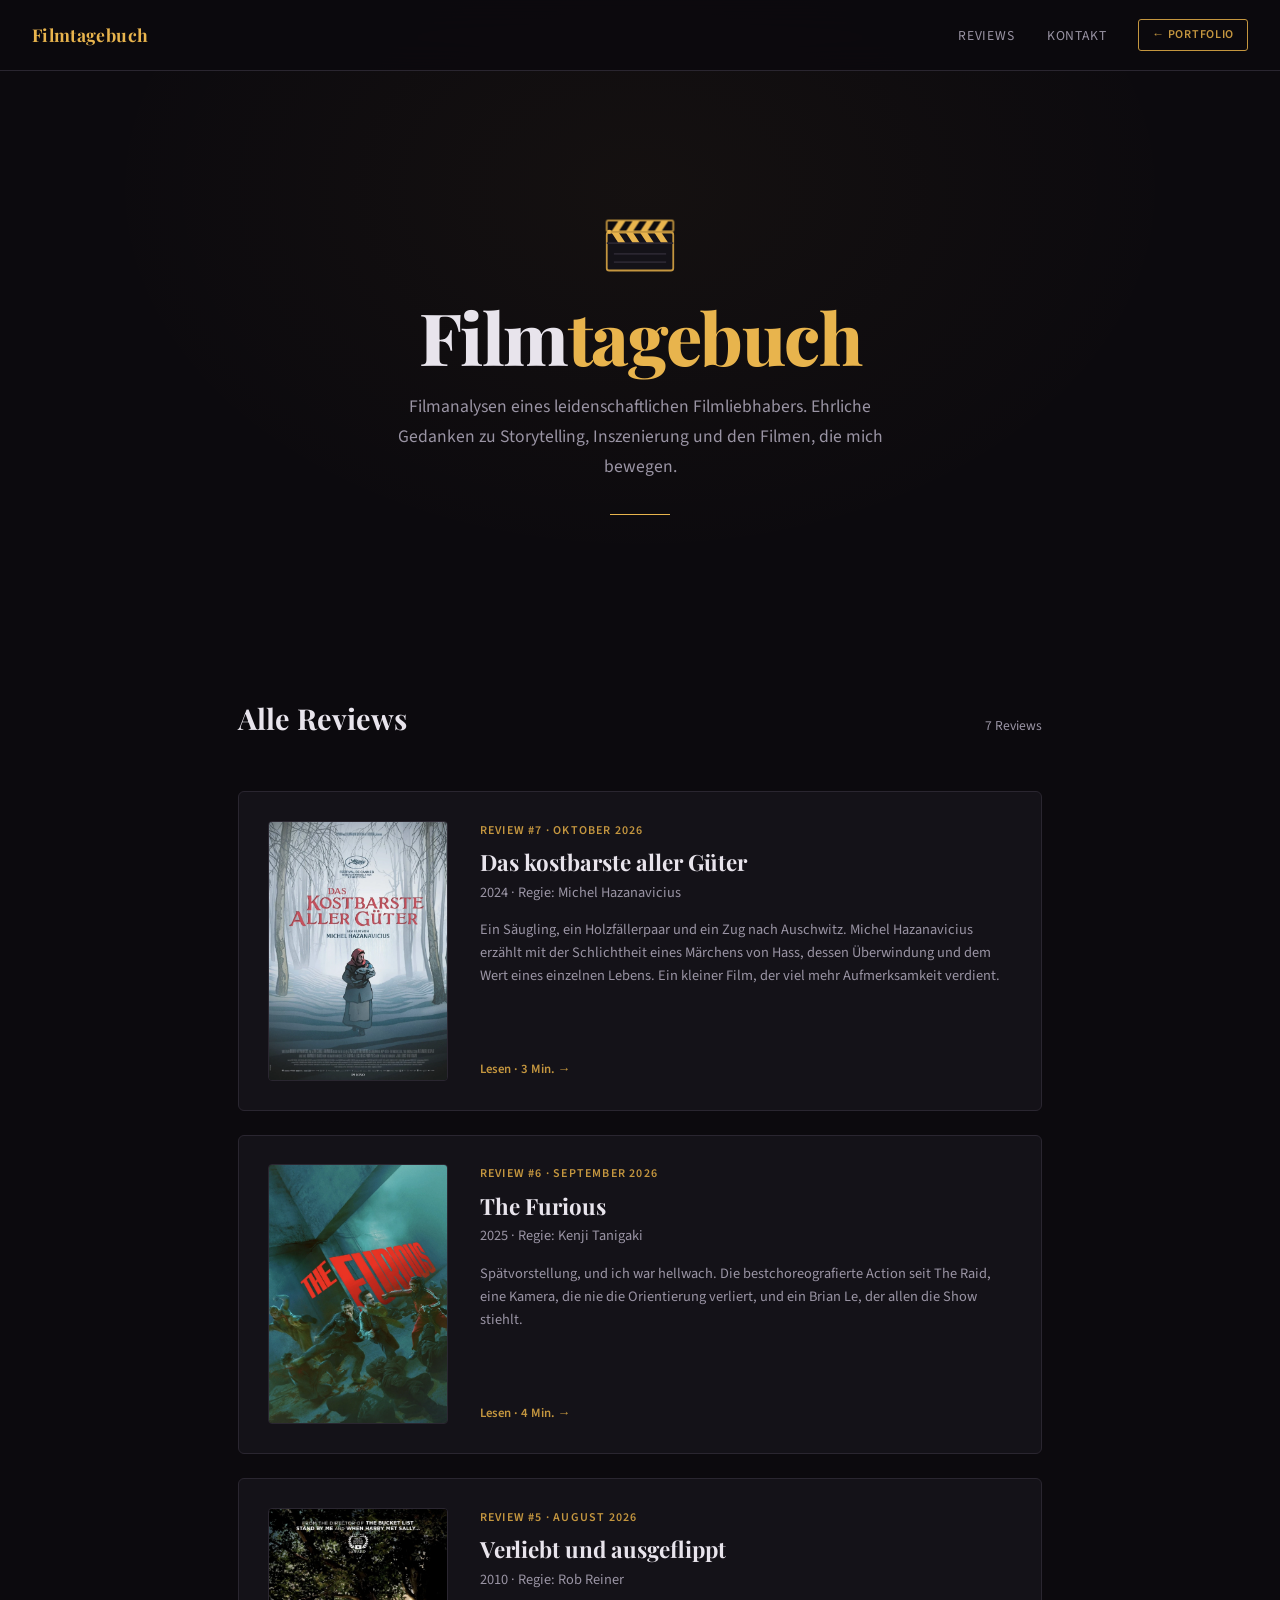
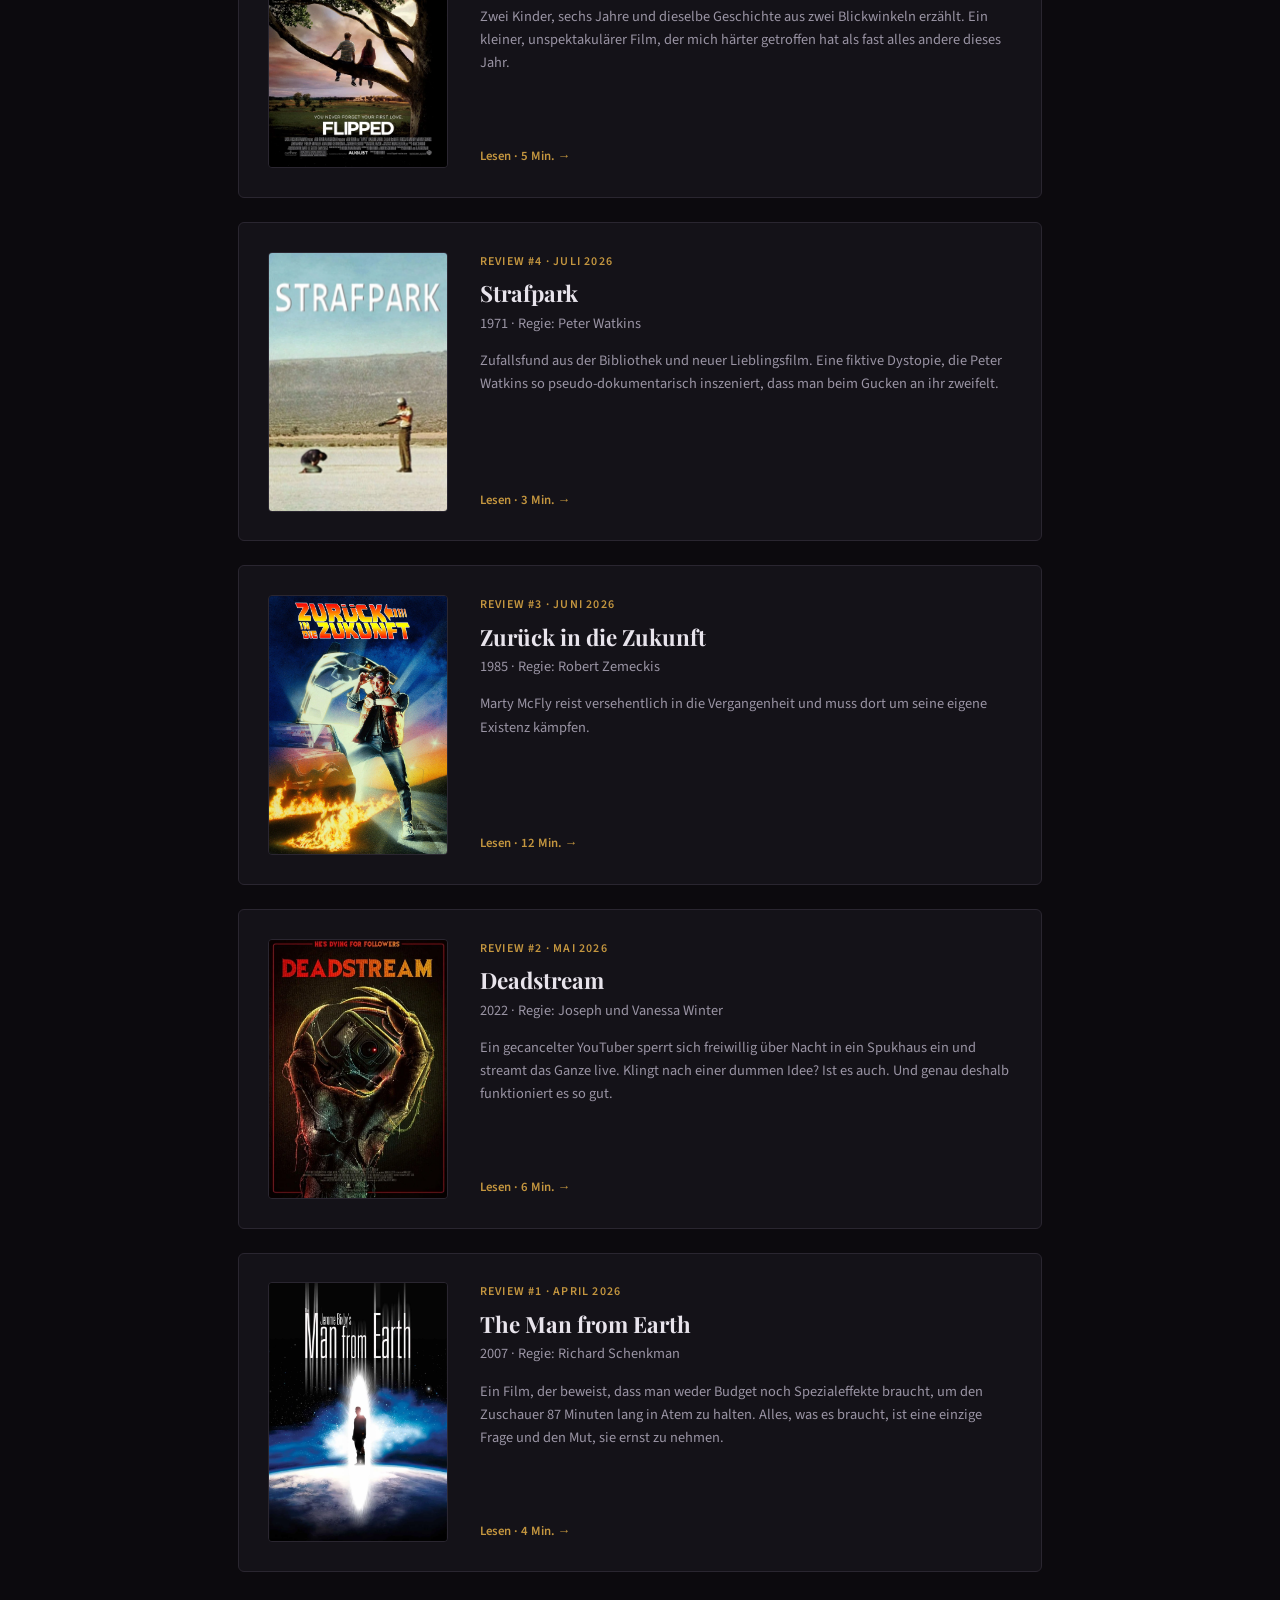
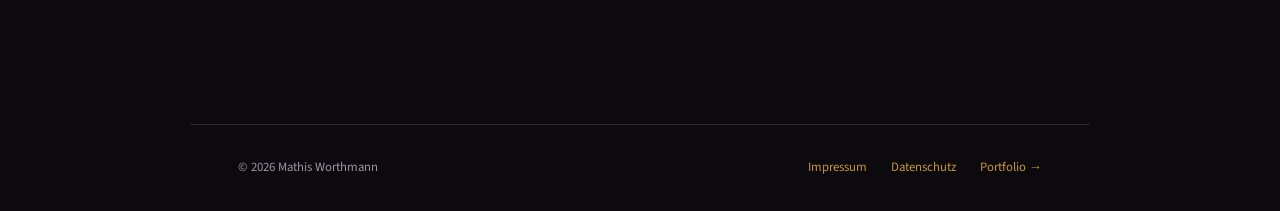
==== commit 53a4f5e4: "Filmklappen-Intro auf der Startseite und Wisch-Übergang beim Seitenwechsel Co-Authored-By: Claude Op" ====
--- a/index.html
+++ b/index.html
@@ -1,5 +1,5 @@
 <!DOCTYPE html>
-<html lang="de">
+<html lang="de" class="intro-klappe">
 <head>
 <meta charset="UTF-8">
 <meta name="viewport" content="width=device-width, initial-scale=1.0">
@@ -32,7 +32,16 @@
 </nav>
 
 <section class="hero">
-  <div class="hero-icon">🎬</div>
+  <svg class="klappe hero-icon" viewBox="0 0 64 52" width="76" height="62" aria-hidden="true" focusable="false">
+    <rect class="klappe-tafel" x="4" y="18" width="56" height="32" rx="2"/>
+    <path class="klappe-streifen" d="M8 18h6l6 9h-6zM20 18h6l6 9h-6zM32 18h6l6 9h-6zM44 18h6l6 9h-6z"/>
+    <path class="klappe-linie" d="M4 27h56M10 36h44M10 43h44"/>
+    <g class="klappe-balken">
+      <rect class="klappe-balken-flaeche" x="4" y="8" width="56" height="9" rx="1"/>
+      <path class="klappe-streifen" d="M8 17h6l6-9h-6zM20 17h6l6-9h-6zM32 17h6l6-9h-6zM44 17h6l6-9h-6z"/>
+    </g>
+    <circle class="klappe-scharnier" cx="6" cy="17.5" r="1.8"/>
+  </svg>
   <h1>Film<span>tagebuch</span></h1>
   <p class="hero-sub">
     Filmanalysen eines leidenschaftlichen Filmliebhabers. Ehrliche Gedanken zu Storytelling, Inszenierung und den Filmen, die mich bewegen.
--- a/style.css
+++ b/style.css
@@ -147,7 +147,7 @@
   pointer-events: none;
 }
 
-.hero-icon { font-size: 2.5rem; margin-bottom: 1.5rem; animation: fadeInUp 0.8s ease-out both; }
+.hero-icon { margin-bottom: 1.5rem; }
 
 .hero h1 {
   font-family: var(--font-display);
@@ -156,7 +156,6 @@
   line-height: 1.1;
   letter-spacing: -0.02em;
   margin-bottom: 1rem;
-  animation: fadeInUp 0.8s ease-out 0.1s both;
 }
 
 .hero h1 span { color: var(--accent); }
@@ -166,14 +165,31 @@
   color: var(--text-muted);
   max-width: 520px;
   line-height: 1.7;
-  animation: fadeInUp 0.8s ease-out 0.2s both;
 }
 
 .hero-divider {
   width: 60px; height: 1px;
   background: var(--accent);
   margin: 2rem auto 0;
-  animation: fadeInUp 0.8s ease-out 0.3s both;
+}
+
+/* ── FILMKLAPPE (wiederverwendbar, Inline-SVG mit viewBox 0 0 64 52) ── */
+.klappe { display: block; width: 76px; height: 62px; overflow: visible; }
+.klappe-tafel { fill: var(--bg-card); stroke: var(--accent-dim); stroke-width: 1.5; }
+.klappe-balken-flaeche { fill: var(--bg); stroke: var(--accent-dim); stroke-width: 1.5; }
+.klappe-streifen { fill: var(--accent); }
+.klappe-linie { fill: none; stroke: var(--border); stroke-width: 1.5; }
+.klappe-scharnier { fill: var(--accent); }
+/* Scharnier am linken unteren Ende des Balkens */
+.klappe-balken { transform-box: fill-box; transform-origin: 0 100%; }
+
+/* ── STARTSEITEN-INTRO (Klasse .intro-klappe steht fest auf <html> in index.html; läuft bei jedem Aufruf) ── */
+@media (prefers-reduced-motion: no-preference) {
+  .intro-klappe .klappe { animation: klappe-ruck 500ms linear both; }
+  .intro-klappe .klappe-balken { animation: klappe-schlag 500ms both; }
+  .intro-klappe .hero h1 { animation: fadeInUp 0.5s ease-out 0.4s both; }
+  .intro-klappe .hero-sub { animation: fadeInUp 0.5s ease-out 0.5s both; }
+  .intro-klappe .hero-divider { animation: fadeInUp 0.5s ease-out 0.6s both; }
 }
 
 /* ── REVIEWS SECTION ── */
@@ -326,6 +342,53 @@
   to { opacity: 1; transform: translateY(0); }
 }
 
+/* Balken: holt weich aus (0–250 ms), schlägt beschleunigend zu (–400 ms), federt einmal nach (–500 ms) */
+@keyframes klappe-schlag {
+  0%   { transform: rotate(-25deg); animation-timing-function: cubic-bezier(0.25, 0.6, 0.45, 1); }
+  50%  { transform: rotate(-32deg); animation-timing-function: cubic-bezier(0.55, 0, 1, 0.45); }
+  80%  { transform: rotate(0deg);   animation-timing-function: cubic-bezier(0.2, 0.7, 0.4, 1); }
+  88%  { transform: rotate(-3deg);  animation-timing-function: cubic-bezier(0.6, 0, 0.8, 1); }
+  100% { transform: rotate(0deg); }
+}
+
+/* Ganze Klappe: kurz einblenden, beim Aufprall (400 ms) minimal nach unten rucken */
+@keyframes klappe-ruck {
+  0%   { opacity: 0; transform: translateY(0); }
+  12%  { opacity: 1; }
+  80%  { transform: translateY(0); }
+  84%  { transform: translateY(2px); }
+  100% { opacity: 1; transform: translateY(0); }
+}
+
+/* ── SEITENÜBERGANG (Cross-Document View Transitions, greift auf jeder Seite mit style.css) ──
+   Neue Seite wischt von oben über die alte; in der 14px-Lücke zwischen beiden Snapshots
+   scheint der Streifen-Hintergrund des Image-Pairs durch – die Kante im Klappen-Muster. */
+@media (prefers-reduced-motion: no-preference) {
+  @view-transition { navigation: auto; }
+
+  ::view-transition-image-pair(root) {
+    background: repeating-linear-gradient(-45deg, var(--accent) 0 6px, var(--bg) 6px 12px);
+  }
+  ::view-transition-old(root),
+  ::view-transition-new(root) {
+    animation-duration: 300ms;
+    animation-timing-function: cubic-bezier(0.65, 0, 0.35, 1);
+    animation-fill-mode: both;
+    mix-blend-mode: normal;
+  }
+  ::view-transition-old(root) { animation-name: wisch-alt; }
+  ::view-transition-new(root) { animation-name: wisch-neu; }
+}
+
+@keyframes wisch-neu {
+  from { clip-path: inset(0 0 calc(100% + 14px) 0); }
+  to   { clip-path: inset(0 0 0 0); }
+}
+@keyframes wisch-alt {
+  from { clip-path: inset(0 0 0 0); }
+  to   { clip-path: inset(calc(100% + 14px) 0 0 0); }
+}
+
 /* ── RESPONSIVE ── */
 @media (max-width: 768px) {
   nav { padding: 1rem 1.5rem; }
